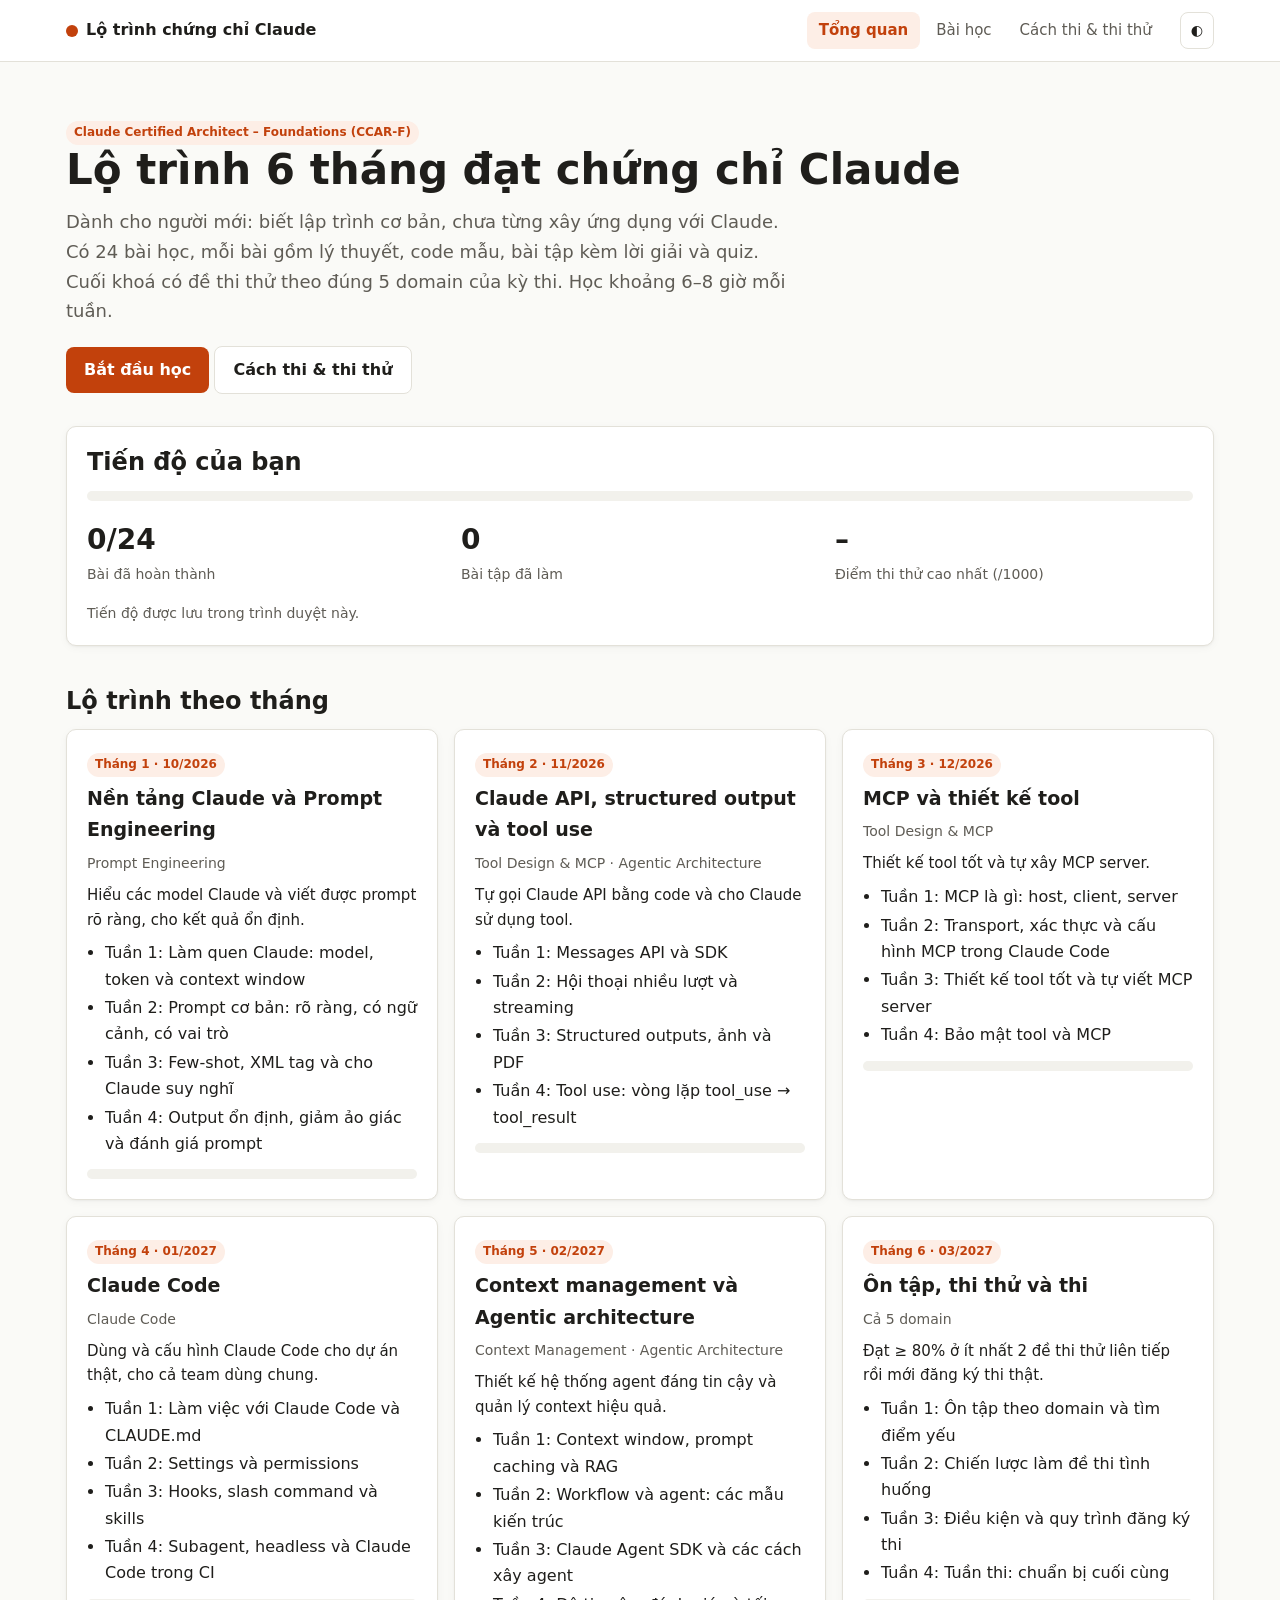
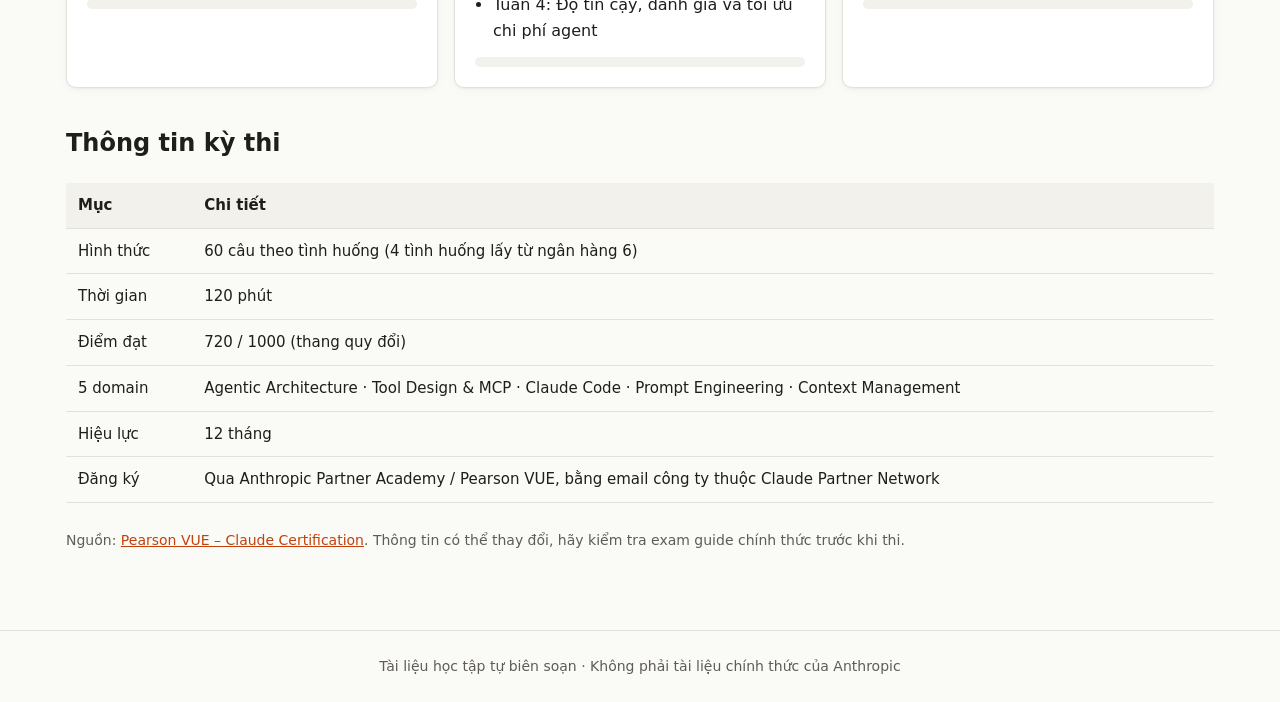
==== docs/index.html @ f856a14f "Add Claude certification study site: 24 lessons, exercises, quizzes and mock exam Static HTML/CSS/JS" ====
<!doctype html>
<html lang="vi">
<head>
  <meta charset="utf-8">
  <meta name="viewport" content="width=device-width, initial-scale=1">
  <title>Lộ trình chứng chỉ Claude</title>
  <meta name="description" content="Lộ trình 6 tháng cho người mới bắt đầu để đạt chứng chỉ Claude Certified Architect – Foundations.">
  <link rel="stylesheet" href="assets/css/style.css">
</head>
<body>
  <header class="site-header"></header>

  <main class="container">
    <section class="hero">
      <span class="tag accent">Claude Certified Architect – Foundations (CCAR-F)</span>
      <h1>Lộ trình 6 tháng đạt chứng chỉ Claude</h1>
      <p>Dành cho người mới: biết lập trình cơ bản, chưa từng xây ứng dụng với Claude. Có 24 bài học, mỗi bài gồm lý thuyết, code mẫu, bài tập kèm lời giải và quiz. Cuối khoá có đề thi thử theo đúng 5 domain của kỳ thi. Học khoảng 6–8 giờ mỗi tuần.</p>
      <a class="btn" id="continue-btn" href="lesson.html">Bắt đầu học</a>
      <a class="btn secondary" href="exam.html">Cách thi &amp; thi thử</a>
    </section>

    <section class="card" style="margin-top:24px">
      <h2 style="margin-top:0">Tiến độ của bạn</h2>
      <div class="progress" aria-label="Tiến độ bài học"><span id="progress-bar" style="width:0"></span></div>
      <div class="stat-row">
        <div class="stat"><div class="num" id="stat-lessons">0/24</div><div class="lbl">Bài đã hoàn thành</div></div>
        <div class="stat"><div class="num" id="stat-exercises">0</div><div class="lbl">Bài tập đã làm</div></div>
        <div class="stat"><div class="num" id="stat-exam">–</div><div class="lbl">Điểm thi thử cao nhất (/1000)</div></div>
      </div>
      <p class="muted" style="margin:0;font-size:14px">Tiến độ được lưu trong trình duyệt này.</p>
    </section>

    <h2>Lộ trình theo tháng</h2>
    <div class="grid cols-3" id="months"></div>

    <h2>Thông tin kỳ thi</h2>
    <div class="table-wrap">
      <table>
        <tr><th>Mục</th><th>Chi tiết</th></tr>
        <tr><td>Hình thức</td><td>60 câu theo tình huống (4 tình huống lấy từ ngân hàng 6)</td></tr>
        <tr><td>Thời gian</td><td>120 phút</td></tr>
        <tr><td>Điểm đạt</td><td>720 / 1000 (thang quy đổi)</td></tr>
        <tr><td>5 domain</td><td>Agentic Architecture · Tool Design &amp; MCP · Claude Code · Prompt Engineering · Context Management</td></tr>
        <tr><td>Hiệu lực</td><td>12 tháng</td></tr>
        <tr><td>Đăng ký</td><td>Qua Anthropic Partner Academy / Pearson VUE, bằng email công ty thuộc Claude Partner Network</td></tr>
      </table>
    </div>
    <p class="muted" style="font-size:14px">Nguồn: <a href="https://www.pearsonvue.com/us/en/anthropic.html">Pearson VUE – Claude Certification</a>. Thông tin có thể thay đổi, hãy kiểm tra exam guide chính thức trước khi thi.</p>
  </main>

  <footer class="site-footer">Tài liệu học tập tự biên soạn · Không phải tài liệu chính thức của Anthropic</footer>

  <script src="assets/js/app.js"></script>
  <script src="assets/js/data/month1.js"></script>
  <script src="assets/js/data/month2.js"></script>
  <script src="assets/js/data/month3.js"></script>
  <script src="assets/js/data/month4.js"></script>
  <script src="assets/js/data/month5.js"></script>
  <script src="assets/js/data/month6.js"></script>
  <script src="assets/js/pages/index.js"></script>
</body>
</html>
---- docs/assets/css/style.css ----
:root {
  --bg: #fafaf7;
  --surface: #ffffff;
  --surface-2: #f2f1ec;
  --text: #1f1e1b;
  --muted: #5f5c55;
  --border: #e3e1d9;
  --accent: #c2410c;
  --accent-soft: #fdeee6;
  --good: #15803d;
  --good-soft: #e7f5ec;
  --bad: #b91c1c;
  --bad-soft: #fdecec;
  --code-bg: #1e1d1a;
  --code-text: #f3f1ea;
  --radius: 10px;
  --shadow: 0 1px 2px rgba(0, 0, 0, .04), 0 2px 8px rgba(0, 0, 0, .04);
  font-family: "Inter", system-ui, -apple-system, "Segoe UI", Roboto, sans-serif;
}

@media (prefers-color-scheme: dark) {
  :root:not([data-theme="light"]) {
    --bg: #171614;
    --surface: #201f1c;
    --surface-2: #2a2925;
    --text: #efede6;
    --muted: #a8a49a;
    --border: #3a3833;
    --accent: #fb923c;
    --accent-soft: #3a2415;
    --good: #4ade80;
    --good-soft: #15291c;
    --bad: #f87171;
    --bad-soft: #3a1818;
    --code-bg: #0f0e0c;
  }
}

:root[data-theme="dark"] {
  --bg: #171614;
  --surface: #201f1c;
  --surface-2: #2a2925;
  --text: #efede6;
  --muted: #a8a49a;
  --border: #3a3833;
  --accent: #fb923c;
  --accent-soft: #3a2415;
  --good: #4ade80;
  --good-soft: #15291c;
  --bad: #f87171;
  --bad-soft: #3a1818;
  --code-bg: #0f0e0c;
}

* { box-sizing: border-box; }

body {
  margin: 0;
  overflow-x: hidden;
  background: var(--bg);
  color: var(--text);
  line-height: 1.65;
  font-size: 16px;
}

a { color: var(--accent); }
a:hover { text-decoration: none; }

code {
  font-family: "JetBrains Mono", ui-monospace, SFMono-Regular, Menlo, monospace;
  font-size: .9em;
  background: var(--surface-2);
  padding: .1em .35em;
  border-radius: 4px;
}

pre {
  background: var(--code-bg);
  color: var(--code-text);
  padding: 16px;
  border-radius: var(--radius);
  overflow-x: auto;
  font-size: 14px;
  line-height: 1.55;
  margin: 0;
}
pre code { background: none; padding: 0; color: inherit; font-size: inherit; }

/* ---------- Header ---------- */
.site-header {
  position: sticky;
  top: 0;
  z-index: 10;
  background: var(--surface);
  border-bottom: 1px solid var(--border);
}
.site-header .inner {
  max-width: 1180px;
  margin: 0 auto;
  padding: 12px 16px;
  display: flex;
  align-items: center;
  gap: 16px;
  flex-wrap: wrap;
}
.brand {
  font-weight: 700;
  color: var(--text);
  text-decoration: none;
  display: flex;
  align-items: center;
  gap: 8px;
}
.brand .dot {
  width: 12px; height: 12px; border-radius: 50%;
  background: var(--accent);
}
.nav { display: flex; gap: 4px; flex-wrap: wrap; margin-left: auto; }
.nav a {
  color: var(--muted);
  text-decoration: none;
  padding: 6px 12px;
  border-radius: 8px;
  font-size: 15px;
}
.nav a:hover { background: var(--surface-2); color: var(--text); }
.nav a.active { background: var(--accent-soft); color: var(--accent); font-weight: 600; }
.theme-toggle {
  border: 1px solid var(--border);
  background: var(--surface);
  color: var(--text);
  border-radius: 8px;
  padding: 6px 10px;
  cursor: pointer;
  font: inherit;
  font-size: 14px;
}

/* ---------- Layout ---------- */
.container { max-width: 1180px; margin: 0 auto; padding: 32px 16px 64px; }
.narrow { max-width: 820px; }

.hero { padding: 24px 0 8px; }
.hero h1 { font-size: clamp(28px, 5vw, 42px); line-height: 1.2; margin: 0 0 12px; }
.hero p { color: var(--muted); font-size: 18px; margin: 0 0 20px; max-width: 720px; }

h2 { font-size: 24px; margin: 40px 0 12px; line-height: 1.3; }
h3 { font-size: 19px; margin: 28px 0 8px; }

.muted { color: var(--muted); }

.btn {
  display: inline-flex;
  align-items: center;
  gap: 6px;
  padding: 10px 18px;
  border-radius: 8px;
  background: var(--accent);
  color: #fff;
  font-weight: 600;
  text-decoration: none;
  border: none;
  cursor: pointer;
  font: inherit;
  font-weight: 600;
}
.btn:hover { filter: brightness(1.06); }
.btn.secondary { background: var(--surface); color: var(--text); border: 1px solid var(--border); }
.btn.small { padding: 6px 12px; font-size: 14px; }
.btn:disabled { opacity: .5; cursor: not-allowed; }

.card {
  background: var(--surface);
  border: 1px solid var(--border);
  border-radius: var(--radius);
  padding: 20px;
  box-shadow: var(--shadow);
}

.grid { display: grid; gap: 16px; }
.grid.cols-3 { grid-template-columns: repeat(auto-fill, minmax(280px, 1fr)); }
.grid.cols-2 { grid-template-columns: repeat(auto-fill, minmax(340px, 1fr)); }

.stat-row { display: flex; gap: 16px; flex-wrap: wrap; margin: 16px 0; }
.stat { flex: 1 1 160px; }
.stat .num { font-size: 28px; font-weight: 700; }
.stat .lbl { color: var(--muted); font-size: 14px; }

.progress {
  height: 10px;
  background: var(--surface-2);
  border-radius: 99px;
  overflow: hidden;
}
.progress > span {
  display: block;
  height: 100%;
  background: var(--accent);
  border-radius: 99px;
  transition: width .3s;
}

.tag {
  display: inline-block;
  font-size: 12px;
  font-weight: 600;
  padding: 2px 8px;
  border-radius: 99px;
  background: var(--surface-2);
  color: var(--muted);
}
.tag.accent { background: var(--accent-soft); color: var(--accent); }
.tag.good { background: var(--good-soft); color: var(--good); }

table {
  width: 100%;
  border-collapse: collapse;
  font-size: 15px;
  margin: 12px 0;
}
th, td {
  text-align: left;
  padding: 10px 12px;
  border-bottom: 1px solid var(--border);
  vertical-align: top;
}
th { background: var(--surface-2); font-weight: 600; }
.table-wrap { overflow-x: auto; }

/* ---------- Month cards ---------- */
.month-card h3 { margin: 6px 0 6px; }
.month-card ul { padding-left: 18px; margin: 8px 0 12px; }
.month-card li { margin: 2px 0; }
.month-card li a { text-decoration: none; color: var(--text); }
.month-card li a:hover { color: var(--accent); }
.month-card li.done a::after { content: " ✓"; color: var(--good); font-weight: 700; }

/* ---------- Lesson page ---------- */
.lesson-layout {
  display: grid;
  grid-template-columns: 280px minmax(0, 1fr);
  gap: 32px;
}
.sidebar {
  position: sticky;
  top: 72px;
  align-self: start;
  max-height: calc(100vh - 88px);
  overflow-y: auto;
  font-size: 14px;
}
.sidebar details { margin-bottom: 8px; }
.sidebar summary {
  cursor: pointer;
  font-weight: 600;
  padding: 6px 8px;
  border-radius: 6px;
}
.sidebar summary:hover { background: var(--surface-2); }
.sidebar ol { list-style: none; padding: 0 0 0 8px; margin: 4px 0; }
.sidebar li a {
  display: block;
  padding: 5px 8px;
  border-radius: 6px;
  text-decoration: none;
  color: var(--muted);
}
.sidebar li a:hover { background: var(--surface-2); color: var(--text); }
.sidebar li a.active { background: var(--accent-soft); color: var(--accent); font-weight: 600; }
.sidebar li.done a::before { content: "✓ "; color: var(--good); font-weight: 700; }

.lesson-meta { display: flex; gap: 8px; flex-wrap: wrap; margin-bottom: 8px; }
.lesson { min-width: 0; overflow-wrap: anywhere; }
.lesson h1 { font-size: clamp(26px, 4vw, 34px); line-height: 1.25; margin: 4px 0 12px; }
.lesson section { margin-bottom: 8px; }
.lesson ul, .lesson ol { padding-left: 22px; }
.lesson li { margin: 4px 0; }

.objectives {
  background: var(--accent-soft);
  border-radius: var(--radius);
  padding: 16px 20px;
  margin: 16px 0 24px;
}
.objectives h2 { margin: 0 0 6px; font-size: 17px; }
.objectives ul { margin: 0; }

.callout {
  border-left: 4px solid var(--accent);
  background: var(--surface);
  padding: 12px 16px;
  border-radius: 0 var(--radius) var(--radius) 0;
  margin: 16px 0;
}
.callout.tip { border-color: var(--good); }
.callout.warn { border-color: var(--bad); }

.code-block { margin: 16px 0; }
.code-head {
  display: flex;
  justify-content: space-between;
  align-items: center;
  background: var(--surface-2);
  border: 1px solid var(--border);
  border-bottom: none;
  border-radius: var(--radius) var(--radius) 0 0;
  padding: 6px 12px;
  font-size: 13px;
  color: var(--muted);
}
.code-head + pre { border-radius: 0 0 var(--radius) var(--radius); }
.copy-btn {
  border: 1px solid var(--border);
  background: var(--surface);
  color: var(--text);
  border-radius: 6px;
  font-size: 12px;
  padding: 2px 8px;
  cursor: pointer;
}

.exercise { margin: 16px 0; }
.exercise-head { display: flex; align-items: center; gap: 10px; }
.exercise-head h3 { margin: 0; font-size: 17px; }
.exercise-head input { width: 18px; height: 18px; accent-color: var(--good); }
.exercise details { margin-top: 10px; }
.exercise summary {
  cursor: pointer;
  color: var(--accent);
  font-weight: 600;
  font-size: 14px;
}
.exercise details > div { margin-top: 8px; }

.quiz-q { margin: 18px 0; }
.quiz-q .q { font-weight: 600; margin-bottom: 8px; }
.quiz-q label {
  display: flex;
  gap: 10px;
  align-items: flex-start;
  padding: 8px 12px;
  border: 1px solid var(--border);
  border-radius: 8px;
  margin: 6px 0;
  cursor: pointer;
  background: var(--surface);
}
.quiz-q label:hover { background: var(--surface-2); }
.quiz-q input { margin-top: 5px; accent-color: var(--accent); }
.quiz-q label.correct { border-color: var(--good); background: var(--good-soft); }
.quiz-q label.wrong { border-color: var(--bad); background: var(--bad-soft); }
.quiz-q .explain {
  display: none;
  font-size: 14px;
  color: var(--muted);
  margin-top: 6px;
  padding-left: 4px;
}
.quiz-q.revealed .explain { display: block; }
.quiz-result { font-weight: 700; margin-top: 12px; }

.lesson-footer {
  display: flex;
  justify-content: space-between;
  gap: 12px;
  flex-wrap: wrap;
  margin-top: 40px;
  padding-top: 20px;
  border-top: 1px solid var(--border);
}

/* ---------- Exam page ---------- */
.exam-bar {
  position: sticky;
  top: 60px;
  z-index: 5;
  display: flex;
  justify-content: space-between;
  align-items: center;
  gap: 12px;
  flex-wrap: wrap;
  background: var(--surface);
  border: 1px solid var(--border);
  border-radius: var(--radius);
  padding: 10px 16px;
  margin: 16px 0;
  box-shadow: var(--shadow);
}
.timer { font-variant-numeric: tabular-nums; font-weight: 700; font-size: 18px; }
.timer.low { color: var(--bad); }
.score-big { font-size: 44px; font-weight: 800; line-height: 1.1; }
.pass { color: var(--good); }
.fail { color: var(--bad); }

.steps { counter-reset: step; list-style: none; padding: 0; }
.steps li {
  counter-increment: step;
  position: relative;
  padding: 0 0 18px 48px;
}
.steps li::before {
  content: counter(step);
  position: absolute;
  left: 0; top: 0;
  width: 32px; height: 32px;
  border-radius: 50%;
  background: var(--accent-soft);
  color: var(--accent);
  font-weight: 700;
  display: flex; align-items: center; justify-content: center;
}

.site-footer {
  border-top: 1px solid var(--border);
  color: var(--muted);
  font-size: 14px;
  text-align: center;
  padding: 24px 16px;
}

@media (max-width: 860px) {
  .lesson-layout { grid-template-columns: minmax(0, 1fr); }
  .sidebar { position: static; max-height: none; }
  .sidebar-toggle { display: inline-flex; }
  .sidebar.collapsed { display: none; }
}
.sidebar-toggle { display: none; margin-bottom: 12px; }
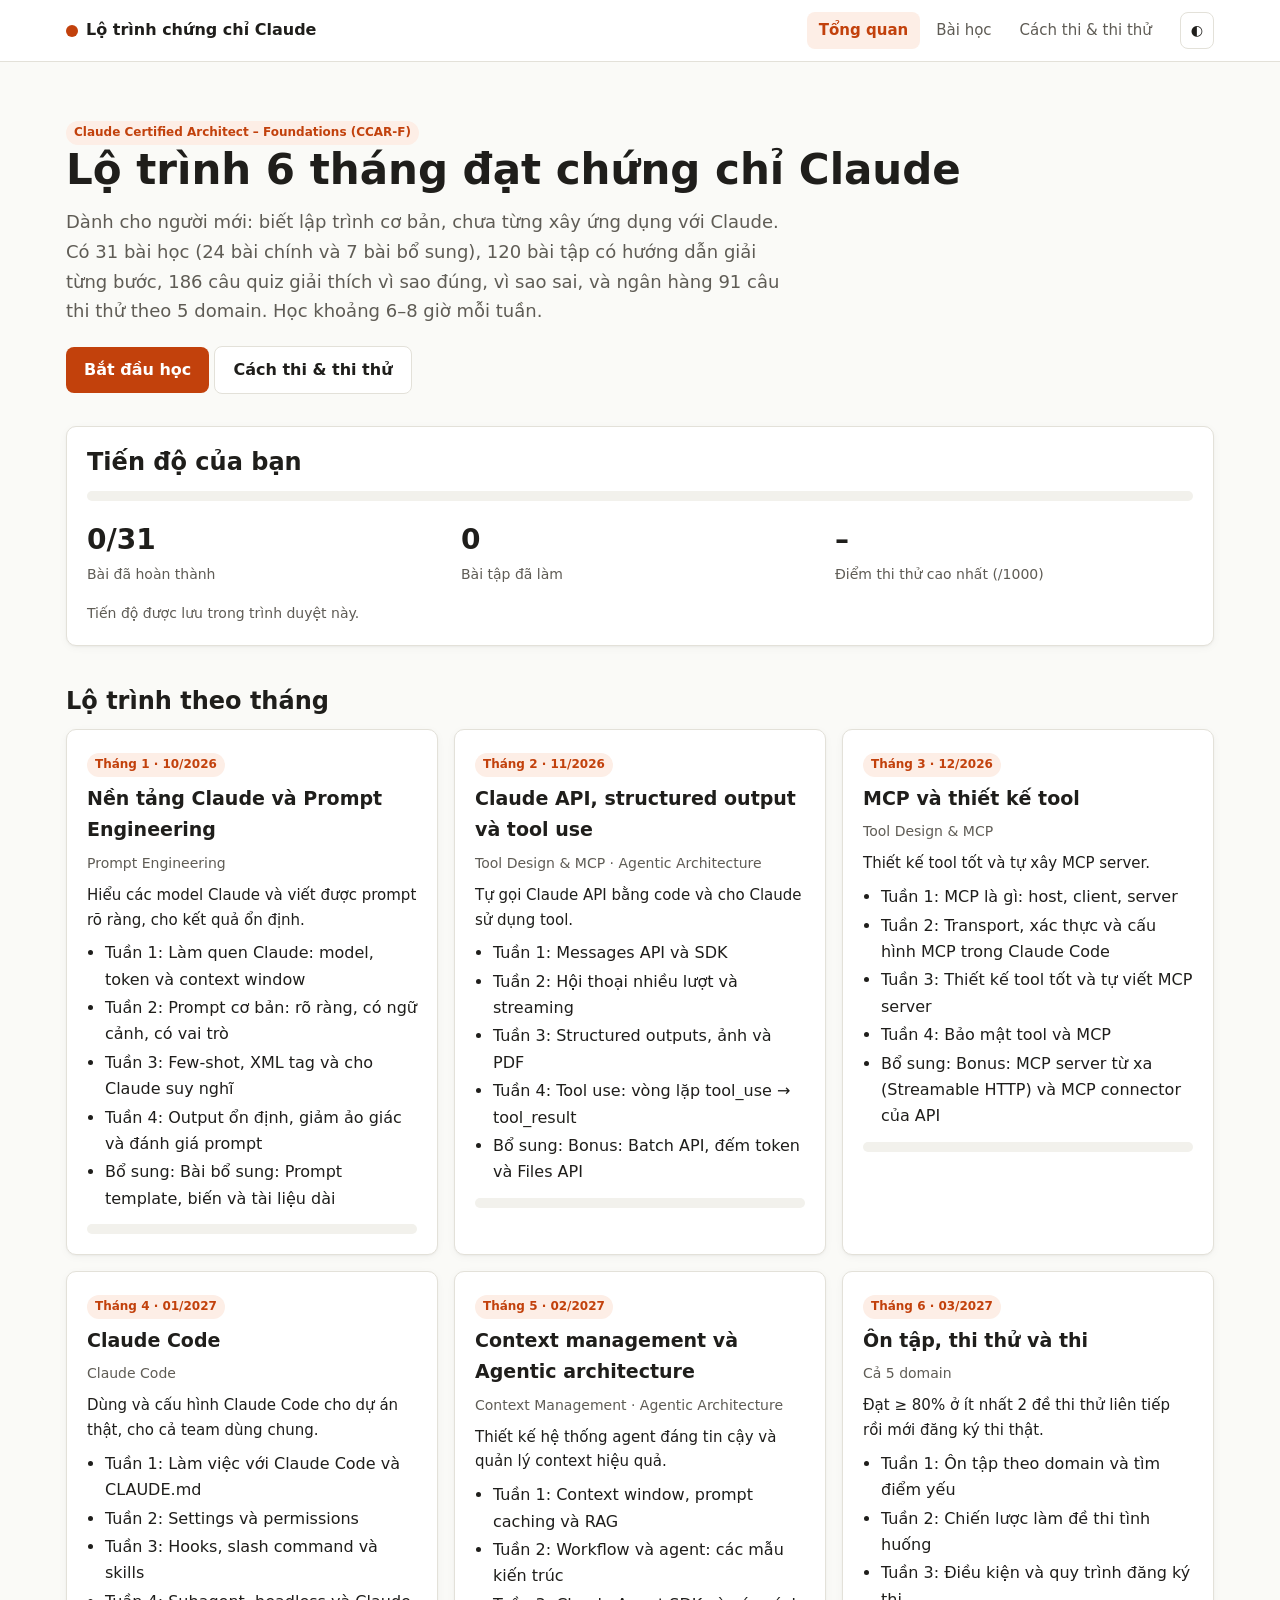
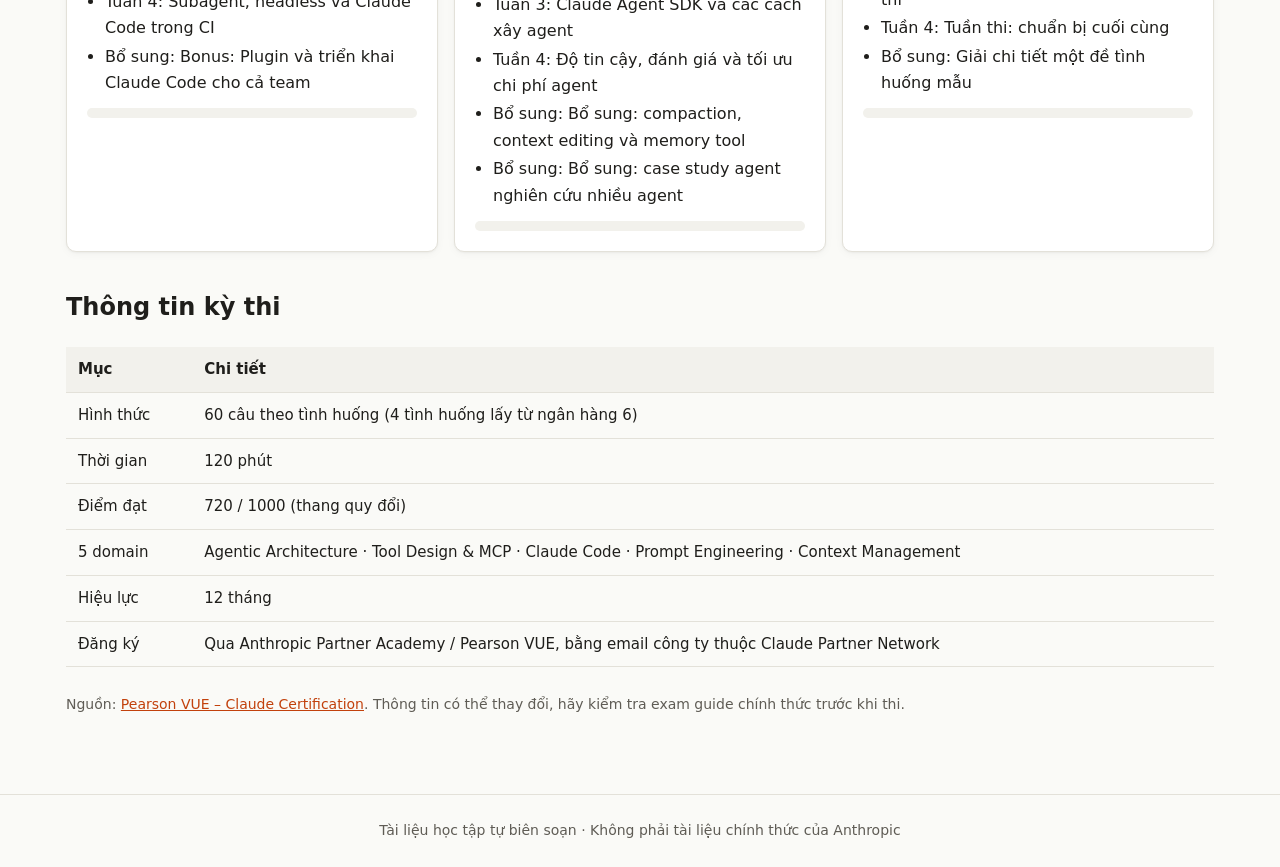
==== commit 639d9337: "Expand course: 7 bonus lessons, 120 exercises with step-by-step solutions, 186 quiz and 91 exam ques" ====
--- a/docs/index.html
+++ b/docs/index.html
@@ -14,7 +14,7 @@
     <section class="hero">
       <span class="tag accent">Claude Certified Architect – Foundations (CCAR-F)</span>
       <h1>Lộ trình 6 tháng đạt chứng chỉ Claude</h1>
-      <p>Dành cho người mới: biết lập trình cơ bản, chưa từng xây ứng dụng với Claude. Có 24 bài học, mỗi bài gồm lý thuyết, code mẫu, bài tập kèm lời giải và quiz. Cuối khoá có đề thi thử theo đúng 5 domain của kỳ thi. Học khoảng 6–8 giờ mỗi tuần.</p>
+      <p>Dành cho người mới: biết lập trình cơ bản, chưa từng xây ứng dụng với Claude. Có 31 bài học (24 bài chính và 7 bài bổ sung), 120 bài tập có hướng dẫn giải từng bước, 186 câu quiz giải thích vì sao đúng, vì sao sai, và ngân hàng 91 câu thi thử theo 5 domain. Học khoảng 6–8 giờ mỗi tuần.</p>
       <a class="btn" id="continue-btn" href="lesson.html">Bắt đầu học</a>
       <a class="btn secondary" href="exam.html">Cách thi &amp; thi thử</a>
     </section>
@@ -23,7 +23,7 @@
       <h2 style="margin-top:0">Tiến độ của bạn</h2>
       <div class="progress" aria-label="Tiến độ bài học"><span id="progress-bar" style="width:0"></span></div>
       <div class="stat-row">
-        <div class="stat"><div class="num" id="stat-lessons">0/24</div><div class="lbl">Bài đã hoàn thành</div></div>
+        <div class="stat"><div class="num" id="stat-lessons">0</div><div class="lbl">Bài đã hoàn thành</div></div>
         <div class="stat"><div class="num" id="stat-exercises">0</div><div class="lbl">Bài tập đã làm</div></div>
         <div class="stat"><div class="num" id="stat-exam">–</div><div class="lbl">Điểm thi thử cao nhất (/1000)</div></div>
       </div>
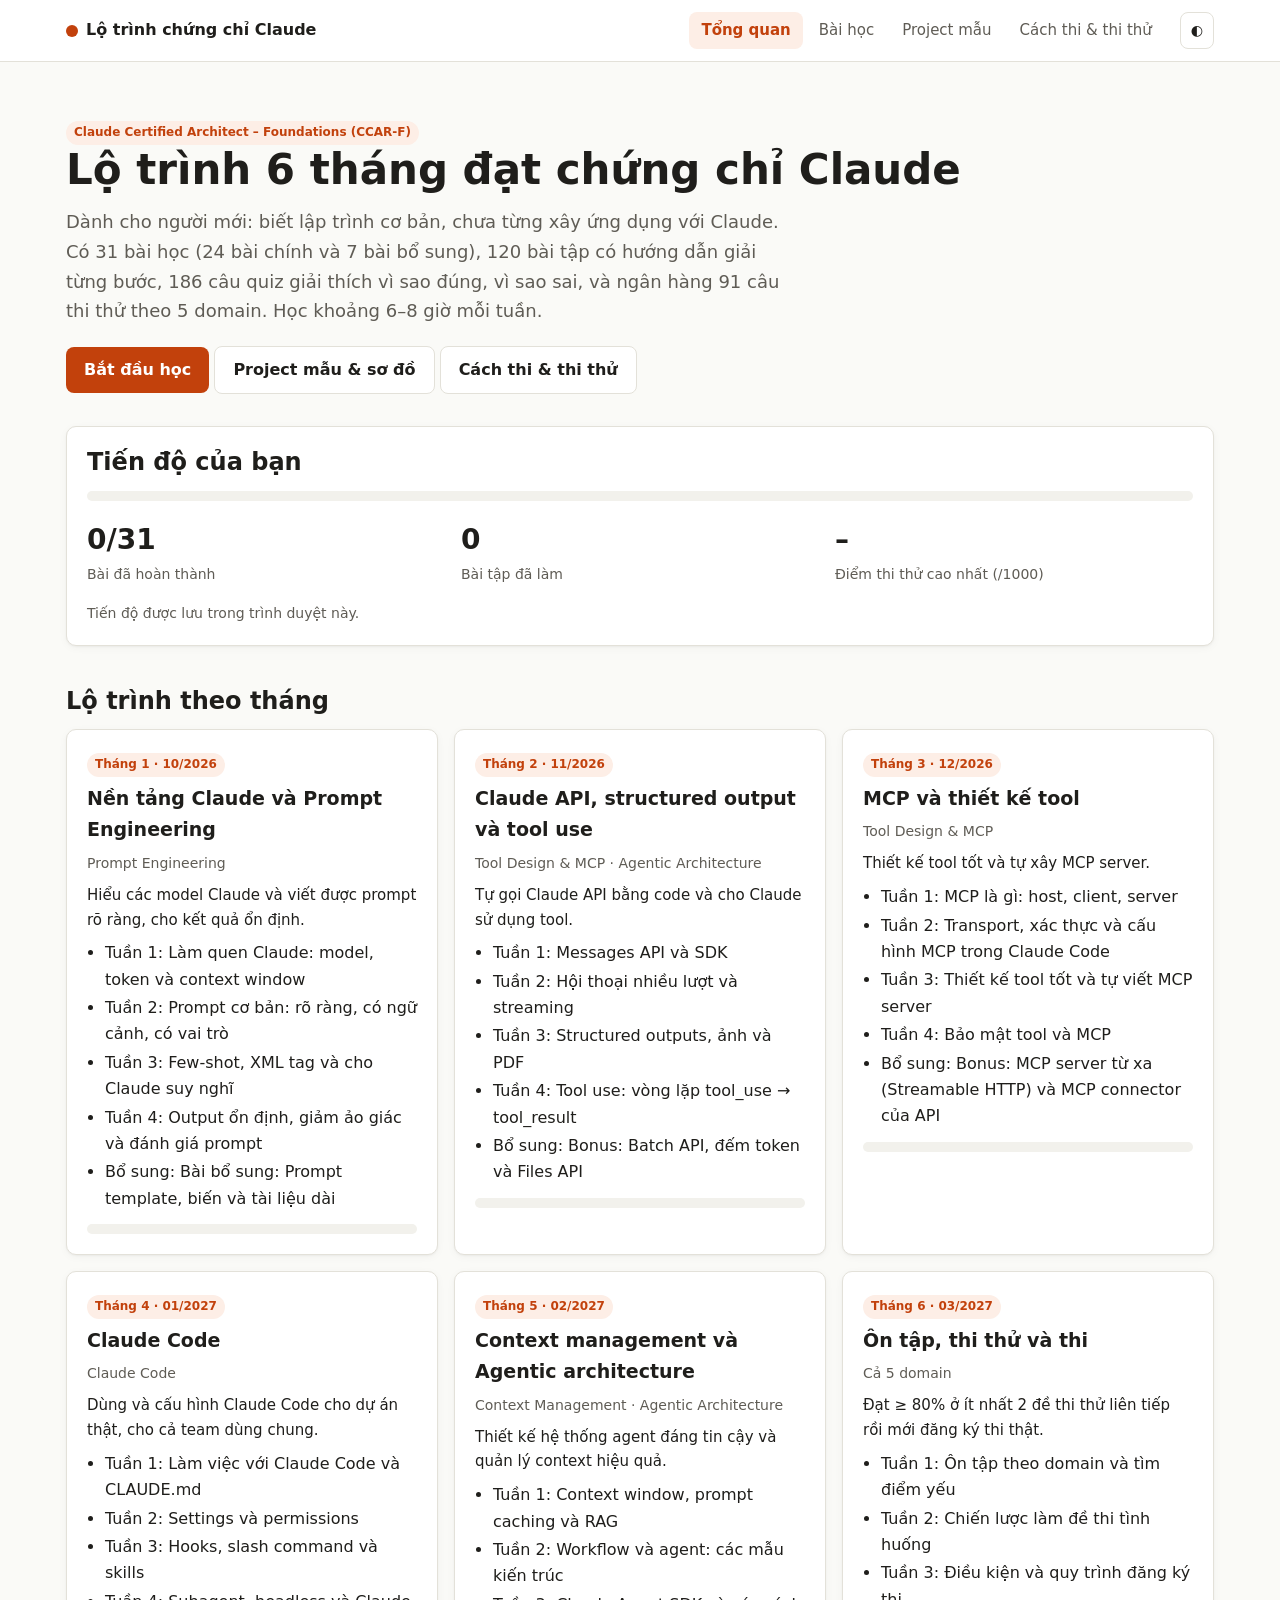
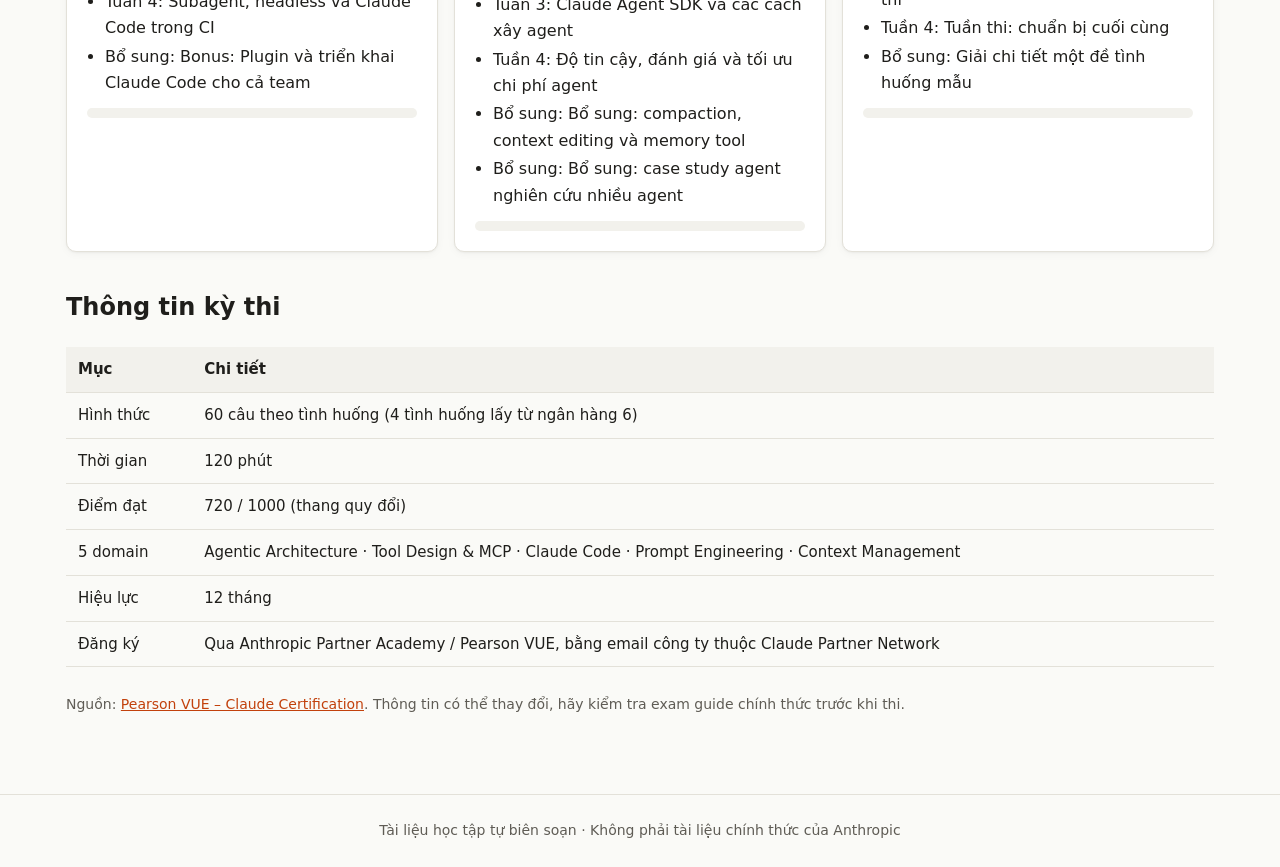
==== commit 924e9dc1: "Add sample project, flow diagrams, real examples and memory tips - docs/sample-project: shop-support" ====
--- a/docs/index.html
+++ b/docs/index.html
@@ -16,6 +16,7 @@
       <h1>Lộ trình 6 tháng đạt chứng chỉ Claude</h1>
       <p>Dành cho người mới: biết lập trình cơ bản, chưa từng xây ứng dụng với Claude. Có 31 bài học (24 bài chính và 7 bài bổ sung), 120 bài tập có hướng dẫn giải từng bước, 186 câu quiz giải thích vì sao đúng, vì sao sai, và ngân hàng 91 câu thi thử theo 5 domain. Học khoảng 6–8 giờ mỗi tuần.</p>
       <a class="btn" id="continue-btn" href="lesson.html">Bắt đầu học</a>
+      <a class="btn secondary" href="project.html">Project mẫu &amp; sơ đồ</a>
       <a class="btn secondary" href="exam.html">Cách thi &amp; thi thử</a>
     </section>
 
--- a/docs/assets/css/style.css
+++ b/docs/assets/css/style.css
@@ -5,6 +5,7 @@
   --text: #1f1e1b;
   --muted: #5f5c55;
   --border: #e3e1d9;
+  --border-strong: #b9b5aa;
   --accent: #c2410c;
   --accent-soft: #fdeee6;
   --good: #15803d;
@@ -26,6 +27,7 @@
     --text: #efede6;
     --muted: #a8a49a;
     --border: #3a3833;
+    --border-strong: #5c5850;
     --accent: #fb923c;
     --accent-soft: #3a2415;
     --good: #4ade80;
@@ -43,6 +45,7 @@
   --text: #efede6;
   --muted: #a8a49a;
   --border: #3a3833;
+  --border-strong: #5c5850;
   --accent: #fb923c;
   --accent-soft: #3a2415;
   --good: #4ade80;
@@ -425,3 +428,51 @@
   .sidebar.collapsed { display: none; }
 }
 .sidebar-toggle { display: none; margin-bottom: 12px; }
+
+/* ---------- Flow diagrams, examples, recap ---------- */
+.flow {
+  margin: 16px 0 24px;
+  padding: 12px;
+  background: var(--surface);
+  border: 1px solid var(--border);
+  border-radius: var(--radius);
+  overflow-x: auto;
+}
+.flow-svg { display: block; width: 100%; min-width: 560px; height: auto; }
+.example-card { margin: 14px 0; }
+.example-card h3 { margin: 0 0 6px; font-size: 17px; }
+.example-card .tag { margin-bottom: 6px; }
+.recap {
+  border: 2px solid var(--accent);
+  border-radius: var(--radius);
+  padding: 18px 20px;
+  background: var(--surface);
+  margin: 24px 0;
+}
+.recap h2 { margin-top: 0; }
+.recap .cols { display: grid; grid-template-columns: repeat(auto-fit, minmax(260px, 1fr)); gap: 20px; }
+.recap h3 { margin: 4px 0 8px; font-size: 16px; }
+.recap ul { margin: 0; padding-left: 20px; }
+.recap .tips li::marker { content: "💡 "; }
+.tree {
+  font-family: "JetBrains Mono", ui-monospace, SFMono-Regular, Menlo, monospace;
+  font-size: 13.5px;
+  line-height: 1.6;
+  background: var(--surface);
+  border: 1px solid var(--border);
+  border-radius: var(--radius);
+  padding: 16px;
+  overflow-x: auto;
+  white-space: pre;
+}
+.tree .c { color: var(--muted); }
+.tree .d { color: var(--accent); font-weight: 600; }
+.legend { display: flex; flex-wrap: wrap; gap: 12px; font-size: 13px; color: var(--muted); margin: 8px 0 0; }
+.legend span::before { content: ""; display: inline-block; width: 12px; height: 12px; border-radius: 3px; margin-right: 6px; vertical-align: -1px; border: 1.5px solid var(--border-strong); }
+.legend .l-start::before { background: var(--accent-soft); border-color: var(--accent); border-radius: 6px; }
+.legend .l-step::before { background: var(--surface); }
+.legend .l-dec::before { background: var(--surface-2); border-color: var(--accent); border-style: dashed; }
+.legend .l-end::before { background: var(--good-soft); border-color: var(--good); border-radius: 6px; }
+.legend .l-loop::before { border: none; border-top: 2px solid var(--accent); height: 0; width: 16px; border-radius: 0; }
+.tree a { color: var(--text); text-decoration: none; border-bottom: 1px dotted var(--border-strong); }
+.tree a:hover { color: var(--accent); }
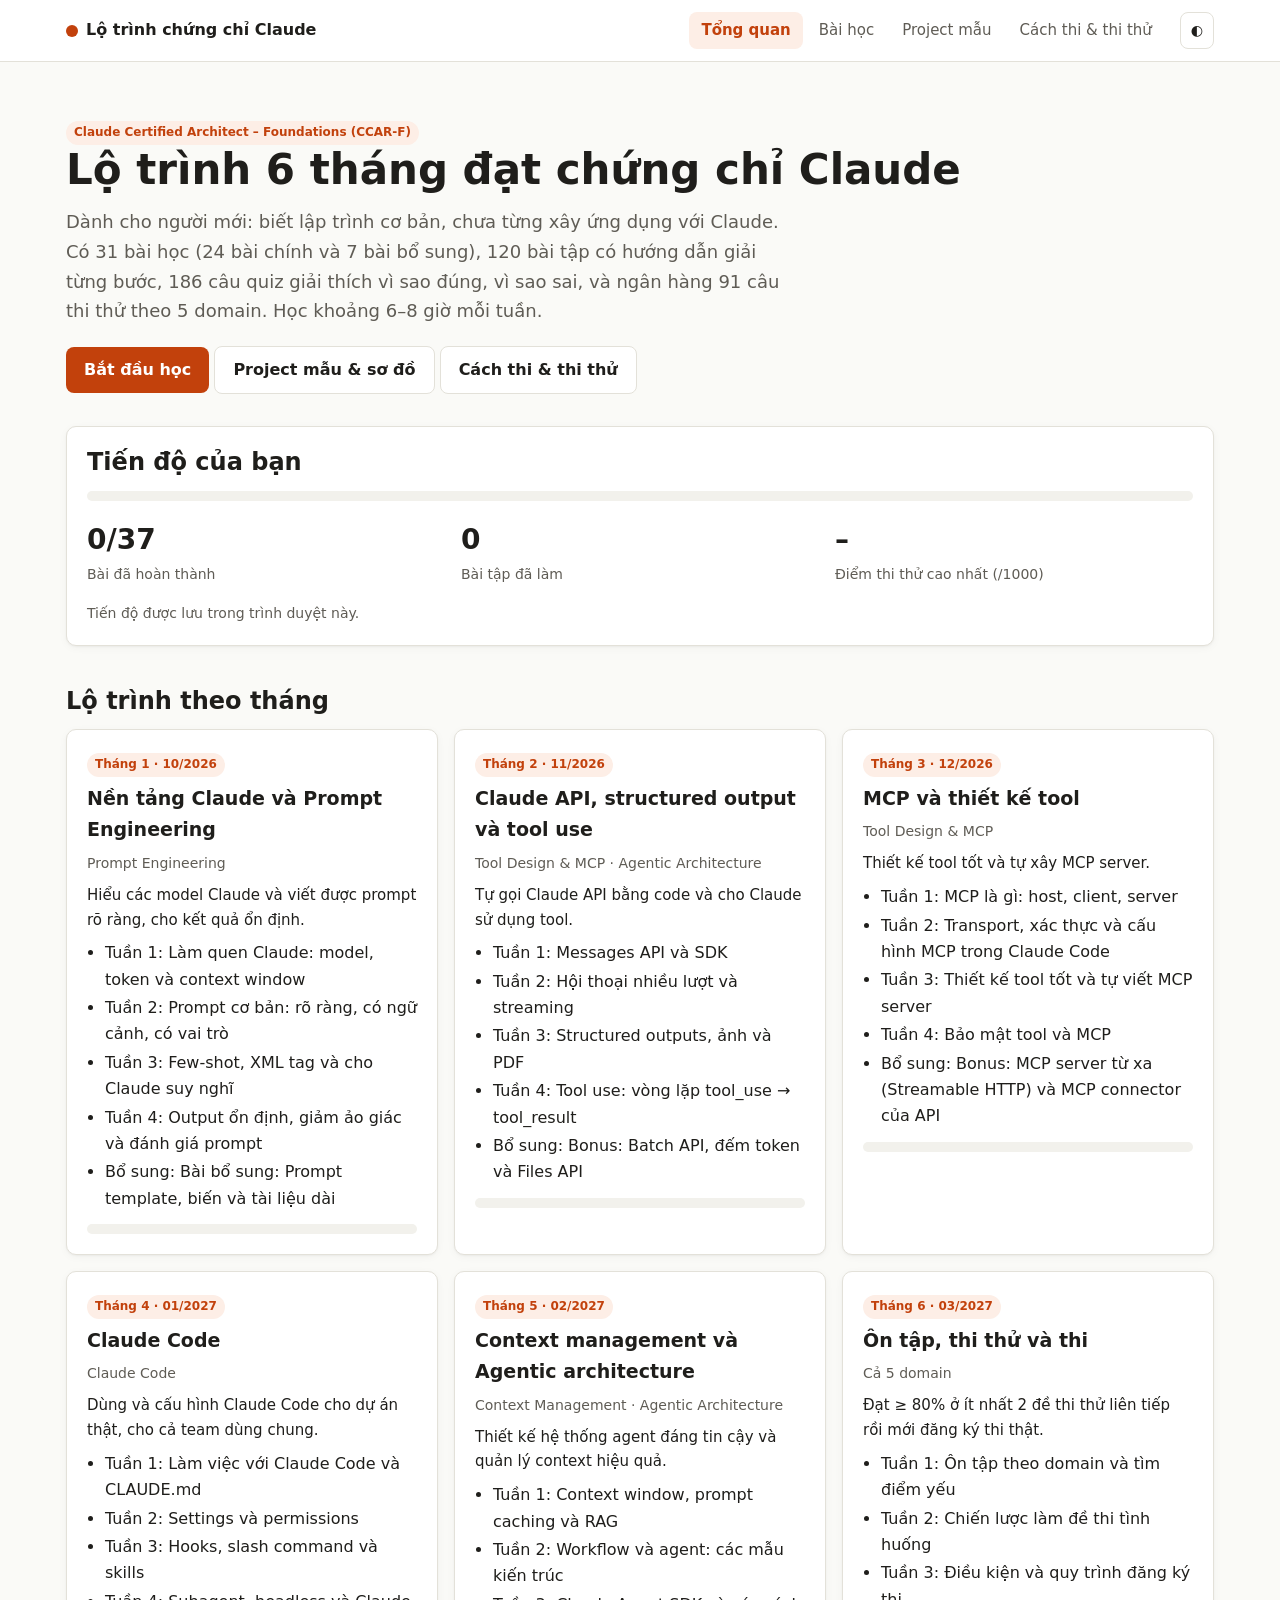
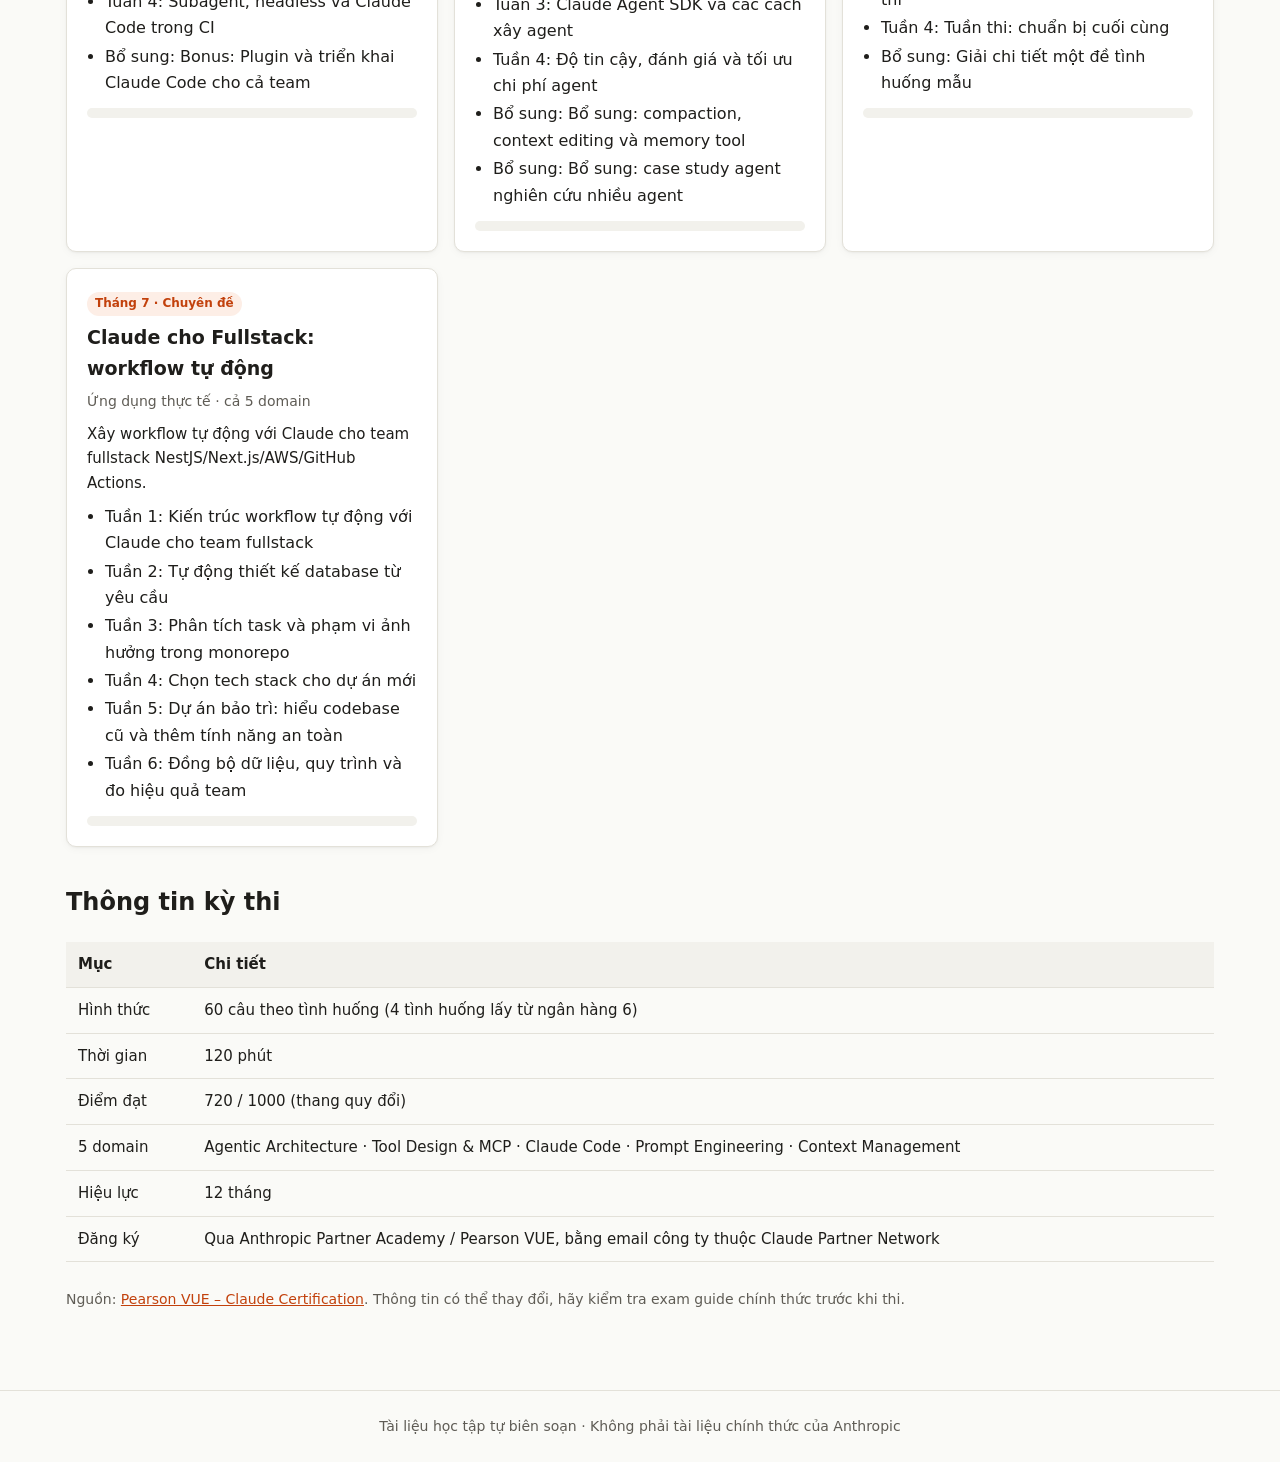
==== commit 42a76ad4: "Add fullstack track, lifecycle diagram, 100-question banks and code labs (part 1) - Month 7 'Claude " ====
--- a/docs/index.html
+++ b/docs/index.html
@@ -58,6 +58,7 @@
   <script src="assets/js/data/month4.js"></script>
   <script src="assets/js/data/month5.js"></script>
   <script src="assets/js/data/month6.js"></script>
+  <script src="assets/js/data/month7.js"></script>
   <script src="assets/js/pages/index.js"></script>
 </body>
 </html>
--- a/docs/assets/css/style.css
+++ b/docs/assets/css/style.css
@@ -476,3 +476,21 @@
 .legend .l-loop::before { border: none; border-top: 2px solid var(--accent); height: 0; width: 16px; border-radius: 0; }
 .tree a { color: var(--text); text-decoration: none; border-bottom: 1px dotted var(--border-strong); }
 .tree a:hover { color: var(--accent); }
+
+/* ---------- Question bank ---------- */
+.bank-bar { display: flex; flex-wrap: wrap; gap: 10px; align-items: center; justify-content: space-between; }
+.bank-levels { display: flex; flex-wrap: wrap; gap: 6px; }
+.chip {
+  border: 1px solid var(--border);
+  background: var(--surface);
+  color: var(--text);
+  border-radius: 99px;
+  padding: 4px 12px;
+  font: inherit;
+  font-size: 14px;
+  cursor: pointer;
+}
+.chip.active { background: var(--accent-soft); color: var(--accent); border-color: var(--accent); font-weight: 600; }
+.bank-stats { font-size: 14px; color: var(--muted); }
+.bank-actions { display: flex; flex-wrap: wrap; gap: 8px; align-items: center; margin-top: 12px; }
+.quiz-q .q pre { margin: 8px 0; font-weight: 400; }
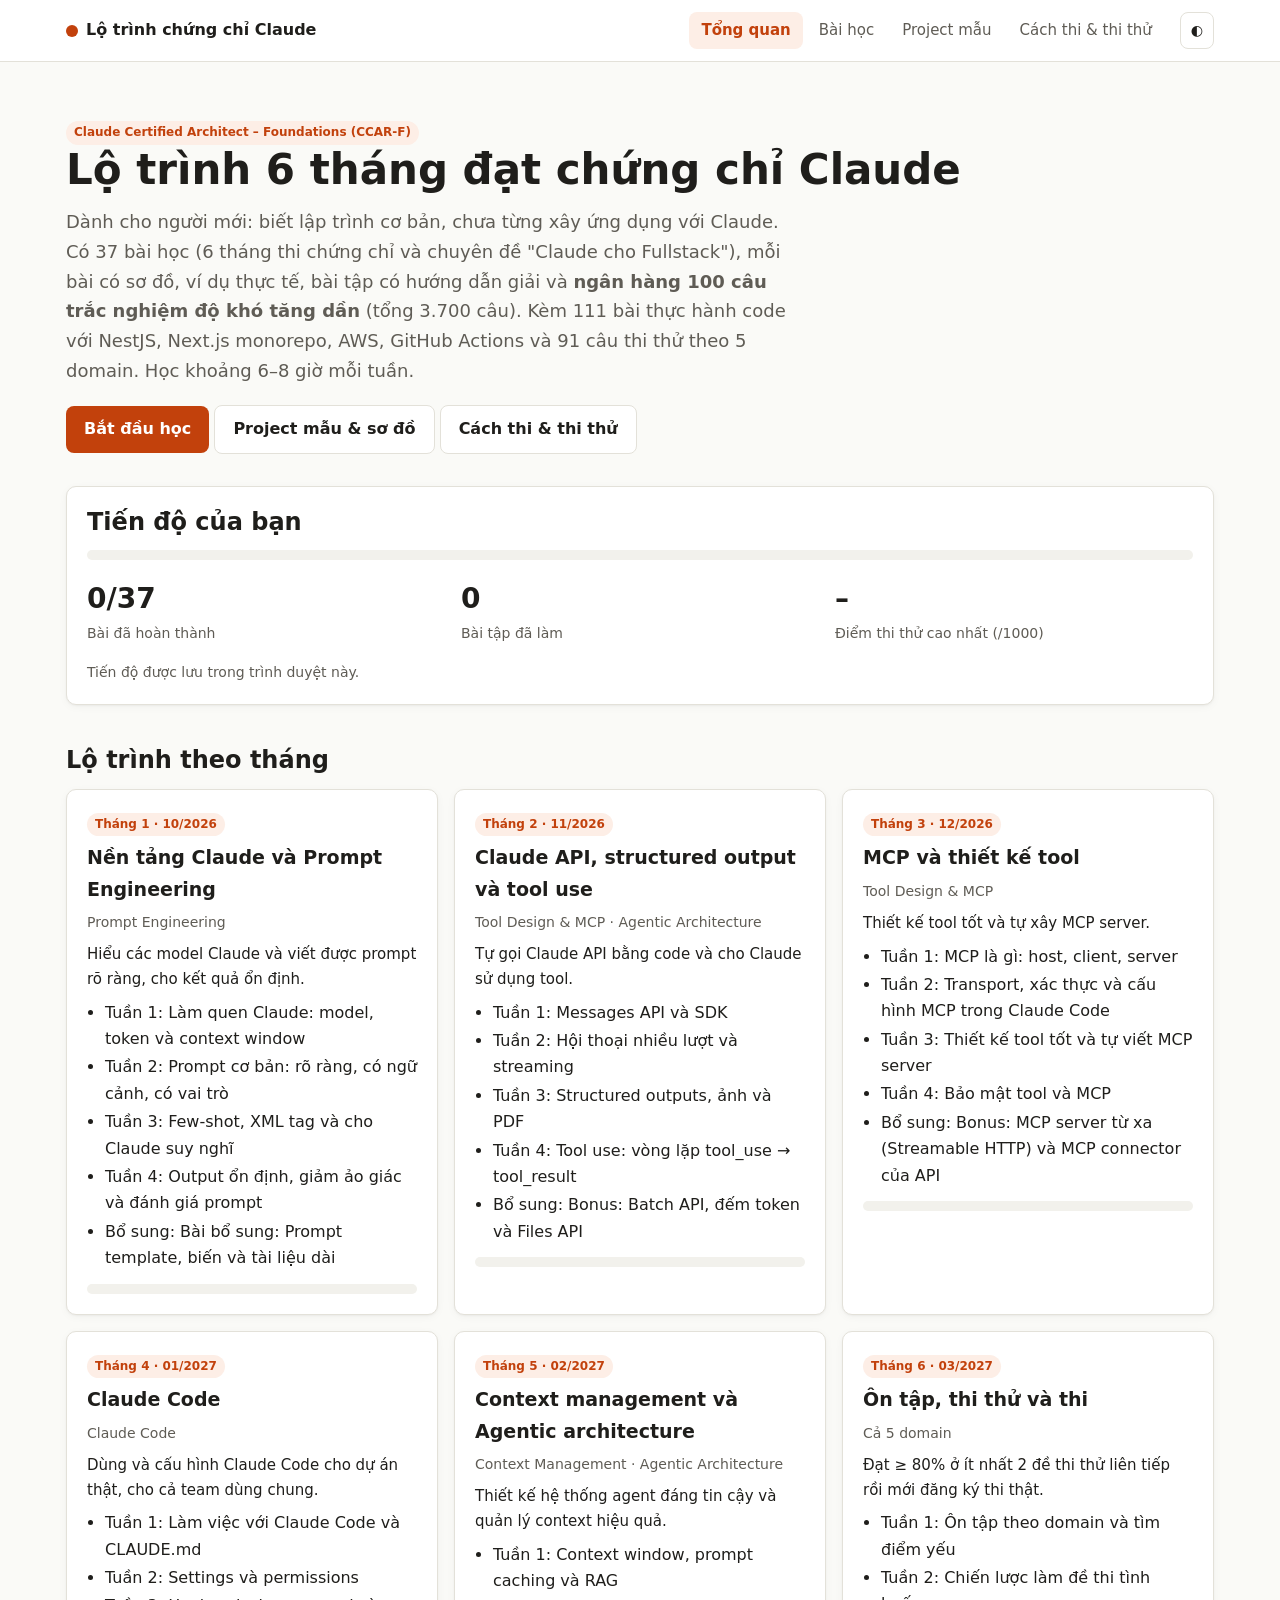
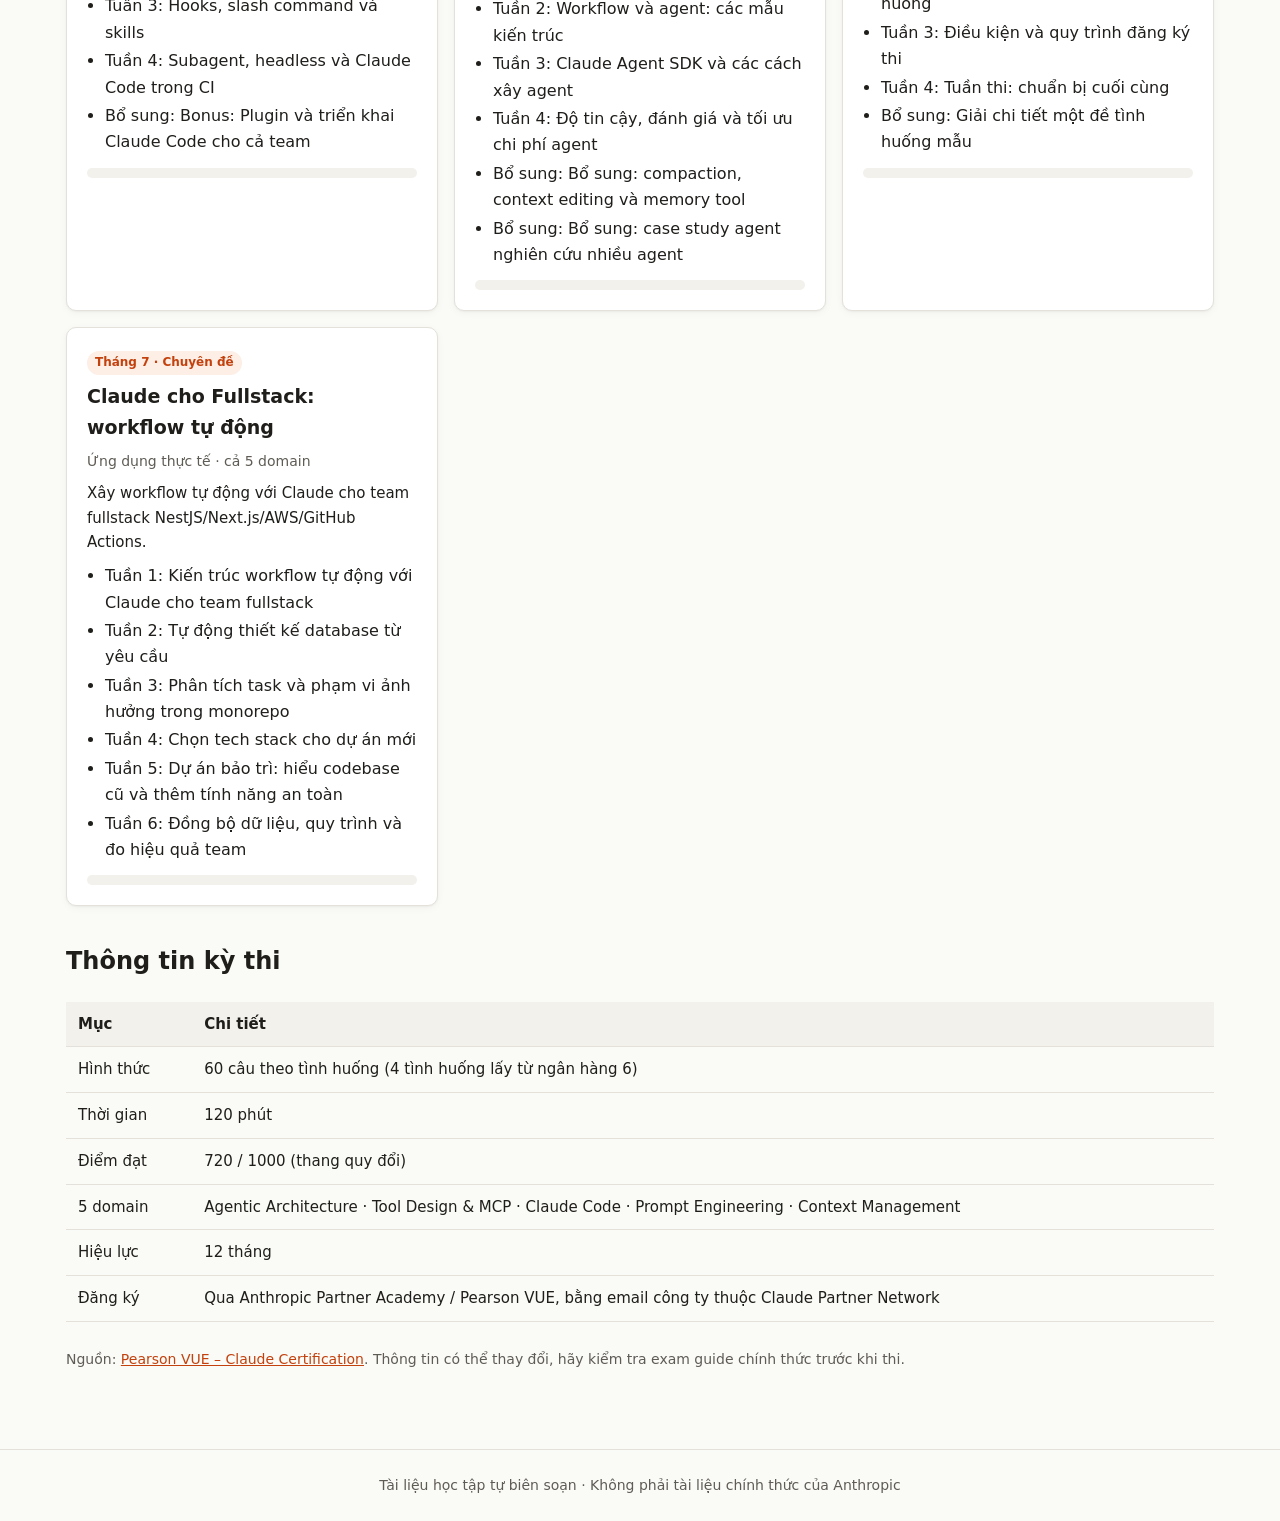
==== commit ae6b8628: "Complete 100-question banks and fullstack labs for all 37 lessons - 3,700 multiple-choice questions " ====
--- a/docs/index.html
+++ b/docs/index.html
@@ -14,7 +14,7 @@
     <section class="hero">
       <span class="tag accent">Claude Certified Architect – Foundations (CCAR-F)</span>
       <h1>Lộ trình 6 tháng đạt chứng chỉ Claude</h1>
-      <p>Dành cho người mới: biết lập trình cơ bản, chưa từng xây ứng dụng với Claude. Có 31 bài học (24 bài chính và 7 bài bổ sung), 120 bài tập có hướng dẫn giải từng bước, 186 câu quiz giải thích vì sao đúng, vì sao sai, và ngân hàng 91 câu thi thử theo 5 domain. Học khoảng 6–8 giờ mỗi tuần.</p>
+      <p>Dành cho người mới: biết lập trình cơ bản, chưa từng xây ứng dụng với Claude. Có 37 bài học (6 tháng thi chứng chỉ và chuyên đề "Claude cho Fullstack"), mỗi bài có sơ đồ, ví dụ thực tế, bài tập có hướng dẫn giải và <strong>ngân hàng 100 câu trắc nghiệm độ khó tăng dần</strong> (tổng 3.700 câu). Kèm 111 bài thực hành code với NestJS, Next.js monorepo, AWS, GitHub Actions và 91 câu thi thử theo 5 domain. Học khoảng 6–8 giờ mỗi tuần.</p>
       <a class="btn" id="continue-btn" href="lesson.html">Bắt đầu học</a>
       <a class="btn secondary" href="project.html">Project mẫu &amp; sơ đồ</a>
       <a class="btn secondary" href="exam.html">Cách thi &amp; thi thử</a>
